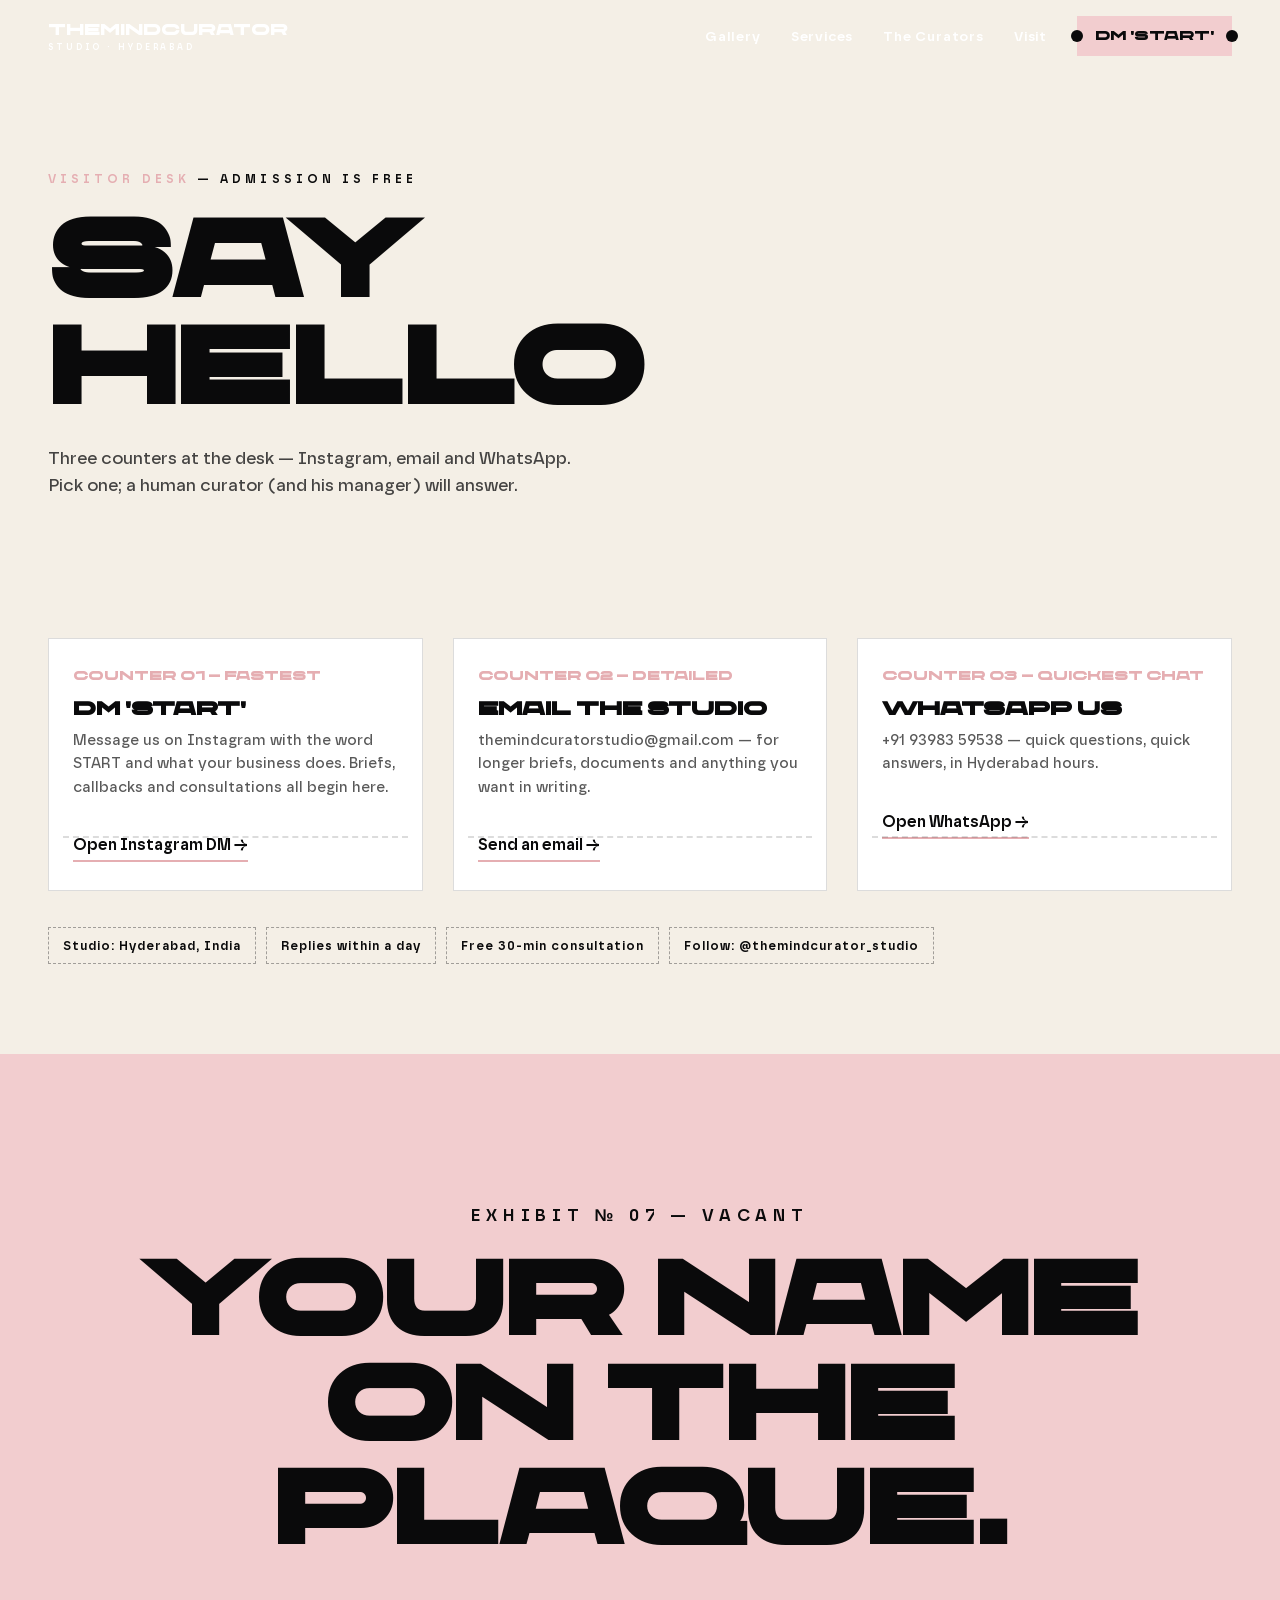
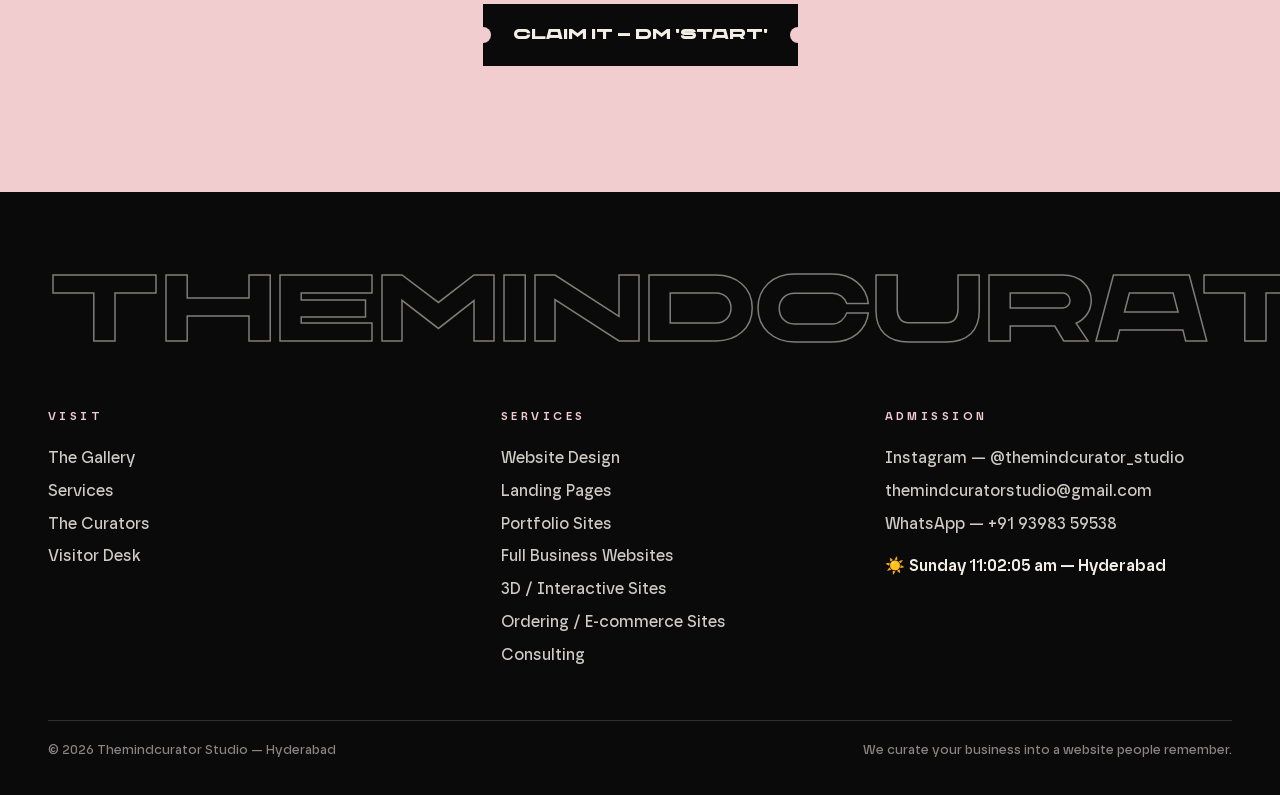
==== contact.html @ bbf0ff9a "v3 design sample — THE EXHIBITION (original UI, fully interactive landing)" ====
<!DOCTYPE html>
<html lang="en"><head><meta charset="utf-8"><meta name="viewport" content="width=device-width, initial-scale=1">
<title>Visitor Desk — Themindcurator Studio, Hyderabad</title>
<meta name="description" content="Contact Themindcurator Studio, Hyderabad — Instagram DM, themindcuratorstudio@gmail.com, WhatsApp +91 93983 59538.">
<link rel="stylesheet" href="style.css">
<link rel="icon" href="data:image/svg+xml,<svg xmlns='http://www.w3.org/2000/svg' viewBox='0 0 100 100'><rect width='100' height='100' fill='%23f2cdcf'/><text x='50' y='68' font-size='58' text-anchor='middle' font-family='sans-serif' font-weight='bold'>M</text></svg>">
</head><body>
<div id="veil"><span class="v-word">THE<em>MIND</em>CURATOR</span></div>
<header><div class="hd-in">
  <a class="logo" href="index.html">THEMINDCURATOR<small>STUDIO · HYDERABAD</small></a>
  <nav class="main-nav"><a class="nl" href="our-work.html">Gallery</a><a class="nl" href="services.html">Services</a><a class="nl" href="studio.html">The Curators</a><a class="nl" href="contact.html">Visit</a><a class="ticket-btn" href="https://ig.me/m/themindcurator_studio" target="_blank" rel="noopener">DM 'START'</a><button id="burger" aria-label="Menu">☰</button></nav>
</div></header>
<div id="lightbox" aria-hidden="true"><button id="lbClose" aria-label="Close">✕</button><button id="lbPrev" aria-label="Previous">←</button><button id="lbNext" aria-label="Next">→</button><figure><img id="lbImg" alt=""><figcaption><div id="lbTitle"></div><div id="lbMeta"></div><a id="lbLink" class="ticket-btn" target="_blank" rel="noopener">Walk into the live site ↗</a></figcaption></figure></div>
<div id="lbPrevZone"></div>
<div id="mnav"><button id="mnavClose" aria-label="Close">✕</button><a href="index.html">Home</a><a href="our-work.html">Gallery</a><a href="services.html">Services</a><a href="studio.html">The Curators</a><a href="contact.html">Visit</a></div>

<section class="p-head"><div class="wrap">
  <p class="kicker"><span class="no">VISITOR DESK</span> — ADMISSION IS FREE</p>
  <h1>Say<br>Hello</h1>
  <p class="lede">Three counters at the desk — Instagram, email and WhatsApp. Pick one; a human curator (and his manager) will answer.</p>
</div></section>
<section class="sec" style="padding-top:20px"><div class="wrap">
  <div class="desk">
    <div class="tix reveal"><div class="tn">COUNTER 01 — FASTEST</div><h3>DM 'START'</h3><p>Message us on Instagram with the word START and what your business does. Briefs, callbacks and consultations all begin here.</p><a class="go" href="https://ig.me/m/themindcurator_studio" target="_blank" rel="noopener">Open Instagram DM →</a></div>
    <div class="tix reveal"><div class="tn">COUNTER 02 — DETAILED</div><h3>Email the studio</h3><p>themindcuratorstudio@gmail.com — for longer briefs, documents and anything you want in writing.</p><a class="go" href="mailto:themindcuratorstudio@gmail.com">Send an email →</a></div>
    <div class="tix reveal"><div class="tn">COUNTER 03 — QUICKEST CHAT</div><h3>WhatsApp us</h3><p>+91 93983 59538 — quick questions, quick answers, in Hyderabad hours.</p><a class="go" href="https://wa.me/919398359538" target="_blank" rel="noopener">Open WhatsApp →</a></div>
  </div>
  <div class="chip-row" style="margin-top:36px"><span class="chip">Studio: Hyderabad, India</span><span class="chip">Replies within a day</span><span class="chip">Free 30-min consultation</span><span class="chip">Follow: @themindcurator_studio</span></div>
</div></section>
<section class="finale"><div class="wrap">
  <p class="kicker">EXHIBIT № 07 — VACANT</p><h2>Your name<br>on the plaque.</h2>
  <div class="tickets"><a class="big-ticket" href="https://ig.me/m/themindcurator_studio" target="_blank" rel="noopener">Claim it — DM 'START'</a></div>
</div></section>
<footer><div class="wrap">
  <div class="ft-word">Themindcurator</div>
  <div class="ft-grid">
    <div><h4>Visit</h4><a href="our-work.html">The Gallery</a><a href="services.html">Services</a><a href="studio.html">The Curators</a><a href="contact.html">Visitor Desk</a></div>
    <div><h4>Services</h4><a href="services/website-design.html">Website Design</a><a href="services/landing-pages.html">Landing Pages</a><a href="services/portfolio-sites.html">Portfolio Sites</a><a href="services/business-websites.html">Full Business Websites</a><a href="services/3d-interactive.html">3D / Interactive Sites</a><a href="services/ordering-ecommerce.html">Ordering / E-commerce Sites</a><a href="services/consulting.html">Consulting</a></div>
    <div><h4>Admission</h4><a href="https://ig.me/m/themindcurator_studio" target="_blank" rel="noopener">Instagram — @themindcurator_studio</a><a href="mailto:themindcuratorstudio@gmail.com">themindcuratorstudio@gmail.com</a><a href="https://wa.me/919398359538" target="_blank" rel="noopener">WhatsApp — +91 93983 59538</a><p style="margin-top:14px"><span class="day-emoji">☀️</span><span class="night-emoji">🌙</span> <span id="hydClock">Hyderabad</span></p></div>
  </div>
  <div class="ft-base"><span>© 2026 Themindcurator Studio — Hyderabad</span><span>We curate your business into a website people remember.</span></div>
</div></footer>
<script src="main.js"></script>
</body></html>
---- style.css ----
/* THEMINDCURATOR v3 — "THE EXHIBITION". Original design system by ZERO.
   The studio is a gallery. Businesses are exhibits. */
@font-face{font-family:'Safiro';src:url('assets/fonts/safiro-500.woff2') format('woff2');font-weight:500;font-display:swap}
@font-face{font-family:'Safiro';src:url('assets/fonts/safiro-600.woff2') format('woff2');font-weight:600;font-display:swap}
@font-face{font-family:'Chaney Ultra Extended';src:url('assets/fonts/chaney.woff2') format('woff2');font-weight:400;font-display:swap}
:root{
  --ink:#0a0a0b; --paper:#f4efe6; --pink:#f2cdcf; --pink-deep:#e5aeb2;
  --line:rgba(10,10,11,.14); --line-l:rgba(244,239,230,.16);
  --font:'Safiro',Arial,sans-serif; --display:'Chaney Ultra Extended',sans-serif;
}
*{margin:0;padding:0;box-sizing:border-box}
html{scroll-behavior:smooth}
body{font-family:var(--font);font-weight:500;font-size:16px;line-height:1.55;background:var(--paper);color:var(--ink);overflow-x:hidden}
::selection{background:var(--pink);color:var(--ink)}
img{display:block;max-width:100%}
a{color:inherit;text-decoration:none}
.wrap{max-width:1280px;margin:0 auto;padding:0 clamp(20px,4vw,48px)}
.kicker{font-size:12px;font-weight:600;letter-spacing:.34em;text-transform:uppercase}
.kicker .no{color:var(--pink-deep)}
.on-dark .kicker .no{color:var(--pink)}
h-display,.display{font-family:var(--display);font-weight:400;line-height:1.02}
.outline{-webkit-text-fill-color:transparent;-webkit-text-stroke:1.5px currentColor}
.on-dark{color:var(--paper)}

/* ---------- entrance ---------- */
#veil{position:fixed;inset:0;background:var(--ink);z-index:2000;display:flex;align-items:center;justify-content:center;color:var(--paper);transition:transform .9s cubic-bezier(.76,0,.24,1)}
#veil.out{transform:translateY(-101%)}
#veil .v-word{font-family:var(--display);font-size:clamp(14px,2.4vw,22px);letter-spacing:.12em}
#veil .v-word em{font-style:normal;color:var(--pink)}

/* ---------- header ---------- */
header{position:fixed;inset:0 0 auto;z-index:900;transition:background .4s,border-color .4s;border-bottom:1px solid transparent}
header.scrolled{background:rgba(10,10,11,.92);backdrop-filter:blur(10px);border-color:var(--line-l)}
.hd-in{display:flex;justify-content:space-between;align-items:center;padding:16px clamp(20px,4vw,48px);color:var(--paper);mix-blend-mode:normal}
header:not(.scrolled) .hd-in{mix-blend-mode:difference}
.logo{font-family:var(--display);font-size:15px;line-height:1.2;color:#fff}
.logo small{display:block;font-family:var(--font);font-weight:600;font-size:8.5px;letter-spacing:.34em;margin-top:3px}
nav.main-nav{display:flex;gap:30px;align-items:center}
nav.main-nav a.nl{font-weight:600;font-size:13.5px;letter-spacing:.06em;color:#fff;position:relative;padding:4px 0}
nav.main-nav a.nl::after{content:'';position:absolute;left:0;bottom:0;height:2px;width:0;background:var(--pink);transition:width .35s cubic-bezier(.76,0,.24,1)}
nav.main-nav a.nl:hover::after{width:100%}
.ticket-btn{font-family:var(--display);font-size:12.5px;background:var(--pink);color:var(--ink);padding:11px 18px 10px;position:relative;display:inline-block;transition:transform .25s}
.ticket-btn:hover{transform:rotate(-1.6deg) scale(1.04)}
.ticket-btn::before,.ticket-btn::after{content:'';position:absolute;top:50%;width:12px;height:12px;border-radius:50%;background:var(--ink);transform:translateY(-50%)}
.ticket-btn::before{left:-6px}.ticket-btn::after{right:-6px}
#burger{display:none;background:none;border:0;color:#fff;font-size:22px;cursor:pointer}
#mnav{display:none;position:fixed;inset:0;background:var(--ink);z-index:950;color:var(--paper);padding:96px 24px 32px;flex-direction:column;gap:6px}
#mnav.open{display:flex}
#mnav a{font-family:var(--display);font-size:clamp(22px,7vw,34px);padding:8px 0;border-bottom:1px solid var(--line-l)}
#mnavClose{position:absolute;top:20px;right:24px;background:none;border:0;color:var(--paper);font-size:26px;cursor:pointer}

/* ---------- THE DOOR (home hero) ---------- */
.door{min-height:100svh;background:var(--ink);color:var(--paper);display:flex;flex-direction:column;justify-content:flex-end;position:relative;overflow:hidden;padding:120px 0 0}
.door .spot{position:absolute;inset:0;pointer-events:none;background:radial-gradient(560px circle at var(--mx,70%) var(--my,30%),rgba(242,205,207,.14),transparent 65%)}
.door-word{font-family:var(--display);font-size:clamp(38px,9.6vw,148px);letter-spacing:-.01em;line-height:.98;text-transform:uppercase;position:relative;z-index:2}
.door-word .row{display:block;overflow:hidden}
.door-word .row span{display:inline-block;transform:translateY(110%);animation:rise 1s cubic-bezier(.22,1,.36,1) forwards}
.door-word .row:nth-child(2) span{animation-delay:.12s}
.door-word .row:nth-child(3) span{animation-delay:.24s}
@keyframes rise{to{transform:translateY(0)}}
.door-sub{display:flex;justify-content:space-between;align-items:flex-end;gap:24px;margin-top:34px;position:relative;z-index:2;flex-wrap:wrap}
.door-sub p{max-width:460px;font-size:17px;color:rgba(244,239,230,.85)}
.tag{position:absolute;top:110px;right:clamp(20px,6vw,90px);z-index:3;transform-origin:50% -30px;animation:swing 5.5s ease-in-out infinite}
@keyframes swing{0%,100%{transform:rotate(2.4deg)}50%{transform:rotate(-2.4deg)}}
.tag .string{width:1.5px;height:64px;background:rgba(244,239,230,.5);margin:0 auto}
.tag .card{background:var(--paper);color:var(--ink);padding:14px 16px 12px;width:172px;box-shadow:0 24px 50px rgba(0,0,0,.45)}
.tag .card .tn{font-family:var(--display);font-size:12px;color:var(--pink-deep)}
.tag .card .tt{font-weight:600;font-size:14.5px;line-height:1.3;margin-top:4px}
.tag .card .ts{font-size:11px;letter-spacing:.18em;text-transform:uppercase;margin-top:8px;color:rgba(10,10,11,.55)}
.ticket-strip{margin-top:54px;border-top:2px dashed rgba(244,239,230,.35);padding:16px 0 20px;display:flex;justify-content:space-between;gap:16px;font-size:12px;font-weight:600;letter-spacing:.3em;text-transform:uppercase;color:rgba(244,239,230,.75);flex-wrap:wrap;position:relative;z-index:2}

/* ---------- MANIFESTO ---------- */
.manifesto{padding:clamp(90px,14vh,150px) 0}
.manifesto .big{font-size:clamp(30px,5.2vw,64px);font-family:var(--display);line-height:1.18;max-width:1050px;margin-top:26px}
.manifesto .big .w{opacity:.13;transition:opacity .3s}
.manifesto .big .w.lit{opacity:1}
.manifesto .big .pk{color:var(--pink-deep)}
.manifesto .note{display:flex;gap:40px;margin-top:44px;flex-wrap:wrap}
.manifesto .note p{max-width:380px;color:rgba(10,10,11,.72)}

/* ---------- GALLERY WALL ---------- */
.wall-sec{background:var(--ink);color:var(--paper);padding:clamp(80px,12vh,130px) 0;position:relative;overflow:hidden}
.wall-sec .spot{position:absolute;inset:0;pointer-events:none;background:radial-gradient(640px circle at var(--mx,50%) var(--my,40%),rgba(242,205,207,.13),transparent 65%)}
.wall-head{display:flex;justify-content:space-between;align-items:flex-end;gap:24px;flex-wrap:wrap;position:relative;z-index:2}
.wall-head h2{font-family:var(--display);font-size:clamp(34px,6vw,76px);line-height:1;margin-top:14px}
.wall{margin-top:60px;display:grid;grid-template-columns:repeat(12,1fr);gap:clamp(18px,3vw,40px);perspective:1200px;position:relative;z-index:2}
.frame{transform:rotateX(calc(var(--tilt,14deg))) rotate(var(--lean,0deg));transform-origin:50% 0;transition:transform .2s linear;position:relative}
.frame .mat{background:var(--paper);padding:12px 12px 0;box-shadow:0 34px 60px rgba(0,0,0,.5)}
.frame img{width:100%;aspect-ratio:4/3;object-fit:cover;filter:saturate(.96)}
.frame .plaque{background:var(--paper);color:var(--ink);padding:12px 4px 14px;display:flex;justify-content:space-between;align-items:flex-start;gap:10px}
.frame .plaque .pn{font-family:var(--display);font-size:13.5px;line-height:1.35}
.frame .plaque .pm{font-size:12px;color:rgba(10,10,11,.6);margin-top:3px}
.frame .stamp{font-size:10px;font-weight:600;letter-spacing:.16em;color:var(--pink-deep);border:1.5px solid var(--pink-deep);padding:3px 7px;transform:rotate(-4deg);white-space:nowrap}
.frame:hover .mat{box-shadow:0 44px 80px rgba(0,0,0,.65)}
.f1{grid-column:1/8}.f2{grid-column:8/13;margin-top:70px}.f3{grid-column:1/6;margin-top:-10px}
.f4{grid-column:6/13;margin-top:56px}.f5{grid-column:1/8}.f6{grid-column:8/13;margin-top:64px}
.f1,.f4{--lean:-.6deg}.f2,.f5{--lean:.7deg}.f3,.f6{--lean:-.4deg}

/* ---------- WALL LABELS (services) ---------- */
.labels{padding:clamp(80px,12vh,130px) 0}
.labels h2{font-family:var(--display);font-size:clamp(34px,6vw,76px);line-height:1;margin-top:14px}
.label-row{display:grid;grid-template-columns:86px 1fr auto;gap:clamp(14px,3vw,36px);align-items:baseline;padding:26px 10px;border-bottom:1px solid var(--line);position:relative;overflow:hidden}
.label-row:first-of-type{border-top:1px solid var(--line);margin-top:44px}
.label-row::before{content:'';position:absolute;inset:0;background:var(--pink);transform:scaleY(0);transform-origin:0 100%;transition:transform .45s cubic-bezier(.76,0,.24,1);z-index:0}
.label-row:hover::before{transform:scaleY(1)}
.label-row>*{position:relative;z-index:1}
.label-row .ln{font-family:var(--display);font-size:15px;color:var(--pink-deep)}
.label-row .lt{font-family:var(--display);font-size:clamp(19px,3.2vw,32px);line-height:1.1}
.label-row .ld{max-width:520px;color:rgba(10,10,11,.68);margin-top:6px}
.label-row .lm{font-size:11.5px;font-weight:600;letter-spacing:.2em;text-transform:uppercase;white-space:nowrap}
.label-row:hover .ld{color:rgba(10,10,11,.85)}

/* ---------- CURATORS ---------- */
.curators{background:var(--ink);color:var(--paper);padding:clamp(80px,12vh,130px) 0;position:relative;overflow:hidden}
.curators .spot{position:absolute;inset:0;pointer-events:none;background:radial-gradient(640px circle at var(--mx,50%) var(--my,40%),rgba(242,205,207,.12),transparent 65%)}
.cur-grid{display:grid;grid-template-columns:1fr 1fr;gap:clamp(18px,3vw,40px);margin-top:48px;position:relative;z-index:2}
.plate{border:1px solid var(--line-l);padding:clamp(24px,3.4vw,44px);position:relative}
.plate::before{content:'';position:absolute;top:-7px;left:50%;width:13px;height:13px;border-radius:50%;background:var(--pink);transform:translateX(-50%)}
.plate .role{color:var(--pink);font-size:12px;font-weight:600;letter-spacing:.3em;text-transform:uppercase}
.plate h3{font-family:var(--display);font-size:clamp(21px,3vw,30px);margin:14px 0 10px;line-height:1.15}
.plate p{color:rgba(244,239,230,.72);max-width:420px}
.stats{display:grid;grid-template-columns:repeat(3,1fr);gap:24px;margin-top:56px;position:relative;z-index:2}
.stat{border-top:2px dashed rgba(244,239,230,.3);padding-top:18px}
.stat .n{font-family:var(--display);font-size:clamp(36px,5.4vw,64px);line-height:1}
.stat .n em{font-style:normal;color:var(--pink)}
.stat p{color:rgba(244,239,230,.65);margin-top:6px}

/* ---------- FINALE (pink room) ---------- */
.finale{background:var(--pink);padding:clamp(90px,14vh,150px) 0;text-align:center;position:relative;overflow:hidden}
.finale h2{font-family:var(--display);font-size:clamp(38px,8vw,110px);line-height:1.02;margin-top:20px}
.finale p{max-width:520px;margin:22px auto 0;font-size:17px}
.tickets{display:flex;justify-content:center;gap:18px;margin-top:42px;flex-wrap:wrap}
.big-ticket{background:var(--ink);color:var(--paper);font-family:var(--display);font-size:14px;padding:20px 30px;position:relative;display:inline-block;transition:transform .25s}
.big-ticket:hover{transform:rotate(-1.4deg) scale(1.045)}
.big-ticket::before,.big-ticket::after{content:'';position:absolute;top:50%;width:16px;height:16px;border-radius:50%;background:var(--pink);transform:translateY(-50%)}
.big-ticket::before{left:-8px}.big-ticket::after{right:-8px}
.big-ticket.light{background:var(--paper);color:var(--ink)}
.big-ticket.light::before,.big-ticket.light::after{background:var(--pink)}

/* ---------- inner pages ---------- */
.p-head{padding:170px 0 70px;position:relative}
.p-head h1{font-family:var(--display);font-size:clamp(42px,8.4vw,116px);line-height:1;margin-top:18px;text-transform:uppercase}
.p-head .lede{max-width:560px;margin-top:24px;font-size:17.5px;color:rgba(10,10,11,.75)}
.p-head.dark{background:var(--ink);color:var(--paper)}
.p-head.dark .lede{color:rgba(244,239,230,.75)}
.sec{padding:clamp(70px,10vh,110px) 0}
.sec h2.sec-t{font-family:var(--display);font-size:clamp(28px,4.6vw,54px);line-height:1.08;margin-top:12px}
.cols2{display:grid;grid-template-columns:1fr 1fr;gap:clamp(20px,4vw,56px)}
.body-copy p{color:rgba(10,10,11,.75);margin-bottom:12px;max-width:560px}
.on-dark .body-copy p{color:rgba(244,239,230,.75)}
.why-list{list-style:none}
.why-list li{border-top:1px solid var(--line);padding:16px 4px;display:flex;gap:16px;align-items:baseline}
.why-list li b{font-family:var(--display);font-weight:400;font-size:13px;color:var(--pink-deep)}
.chip-row{display:flex;gap:10px;flex-wrap:wrap;margin-top:20px}
.chip{border:1.5px dashed rgba(10,10,11,.35);padding:8px 14px;font-size:12.5px;font-weight:600;letter-spacing:.08em}
.gallery-grid{display:grid;grid-template-columns:1fr 1fr;gap:clamp(18px,3vw,40px);margin-top:48px}
.gallery-grid .frame{transform:none}
.desk{display:grid;grid-template-columns:repeat(3,1fr);gap:clamp(16px,2.6vw,30px);margin-top:48px}
.tix{background:#fff;border:1px solid var(--line);padding:28px 24px;position:relative}
.tix .tn{font-family:var(--display);font-size:12px;color:var(--pink-deep)}
.tix h3{font-family:var(--display);font-size:19px;margin:12px 0 8px;line-height:1.25}
.tix p{color:rgba(10,10,11,.68);font-size:15px}
.tix .go{margin-top:20px;display:inline-block;font-weight:600;border-bottom:2px solid var(--pink-deep);padding-bottom:2px}
.tix::after{content:'';position:absolute;left:14px;right:14px;bottom:52px;border-bottom:2px dashed var(--line)}
.tix .go{margin-top:34px}

/* ---------- footer ---------- */
footer{background:var(--ink);color:var(--paper);padding:70px 0 34px;position:relative;overflow:hidden}
.ft-word{font-family:var(--display);font-size:clamp(30px,7.4vw,104px);line-height:1;text-transform:uppercase;color:transparent;-webkit-text-stroke:1.5px rgba(244,239,230,.5);white-space:nowrap}
.ft-grid{display:grid;grid-template-columns:1.2fr 1fr 1fr;gap:36px;margin-top:52px}
.ft-grid h4{font-size:11.5px;font-weight:600;letter-spacing:.3em;text-transform:uppercase;color:var(--pink);margin-bottom:16px}
.ft-grid a{display:block;padding:4px 0;color:rgba(244,239,230,.85)}
.ft-grid a:hover{color:var(--pink)}
.ft-base{border-top:1px solid var(--line-l);margin-top:48px;padding-top:20px;display:flex;justify-content:space-between;gap:16px;flex-wrap:wrap;font-size:13px;color:rgba(244,239,230,.55)}
#hydClock{color:var(--paper);font-weight:600}

.reveal{opacity:0;transform:translateY(36px);transition:opacity .9s ease,transform .9s cubic-bezier(.22,1,.36,1)}
.reveal.in{opacity:1;transform:none}

@media(max-width:900px){
  nav.main-nav a.nl{display:none}
  #burger{display:block}
  .cur-grid,.cols2,.gallery-grid{grid-template-columns:1fr}
  .desk{grid-template-columns:1fr}
  .ft-grid{grid-template-columns:1fr 1fr}
  .f1,.f2,.f3,.f4,.f5,.f6{grid-column:1/13;margin-top:0}
  .label-row{grid-template-columns:52px 1fr}
  .label-row .lm{display:none}
  .tag{top:96px;right:16px}
  .tag .card{width:140px}
  .stats{grid-template-columns:1fr 1fr}
}

/* ---------- v3 interactive layer ---------- */
#lightbox{position:fixed;inset:0;background:rgba(6,6,8,.94);z-index:1200;display:none;align-items:center;justify-content:center;padding:24px}
#lightbox.open{display:flex}
#lightbox figure{max-width:min(880px,92vw);width:100%}
#lightbox img{width:100%;max-height:66vh;object-fit:contain;background:var(--paper);padding:12px;box-shadow:0 40px 90px rgba(0,0,0,.6)}
#lightbox figcaption{display:flex;justify-content:space-between;align-items:center;gap:18px;margin-top:18px;color:var(--paper);flex-wrap:wrap}
#lbTitle{font-family:var(--display);font-size:clamp(17px,2.6vw,24px)}
#lbMeta{color:rgba(244,239,230,.65);font-size:13.5px;margin-top:4px}
#lbClose{position:absolute;top:20px;right:22px;width:46px;height:46px;border-radius:50%;border:0;background:var(--pink);font-size:18px;cursor:pointer}
#lbPrev,#lbNext{position:absolute;top:50%;transform:translateY(-50%);width:46px;height:46px;border-radius:50%;border:1px solid rgba(244,239,230,.4);background:transparent;color:var(--paper);font-size:18px;cursor:pointer}
#lbPrev{left:18px}#lbNext{right:18px}
#lbPrev:hover,#lbNext:hover{background:var(--pink);color:var(--ink)}
#roomChip{position:fixed;left:18px;top:86px;z-index:800;background:var(--ink);color:var(--paper);font-size:11px;font-weight:600;letter-spacing:.24em;padding:10px 14px;border:1px solid rgba(244,239,230,.25);display:none}
body.home #roomChip{display:block}
#roomChip em{font-style:normal;color:var(--pink)}
#tagFlip{transition:transform .7s cubic-bezier(.22,1,.36,1);transform-style:preserve-3d;position:relative}
.tag .card{backface-visibility:hidden}
.tag .card.back{position:absolute;inset:auto;top:64px;left:0;transform:rotateY(180deg);background:var(--pink)}
.tag.flipped #tagFlip{transform:rotateY(180deg)}
#svcPreview{position:fixed;width:230px;height:160px;z-index:700;pointer-events:none;opacity:0;transform:scale(.9) rotate(-3deg);transition:opacity .25s,transform .25s;overflow:hidden;box-shadow:0 26px 50px rgba(0,0,0,.35)}
#svcPreview.on{opacity:1;transform:scale(1) rotate(-3deg)}
#svcPreview img{width:100%;height:100%;object-fit:cover}
.frame .mat{transition:transform .3s ease}
.frame{cursor:zoom-in}
@media(max-width:900px){#svcPreview{display:none}}
@media(max-width:900px){ nav.main-nav .ticket-btn{display:none} }
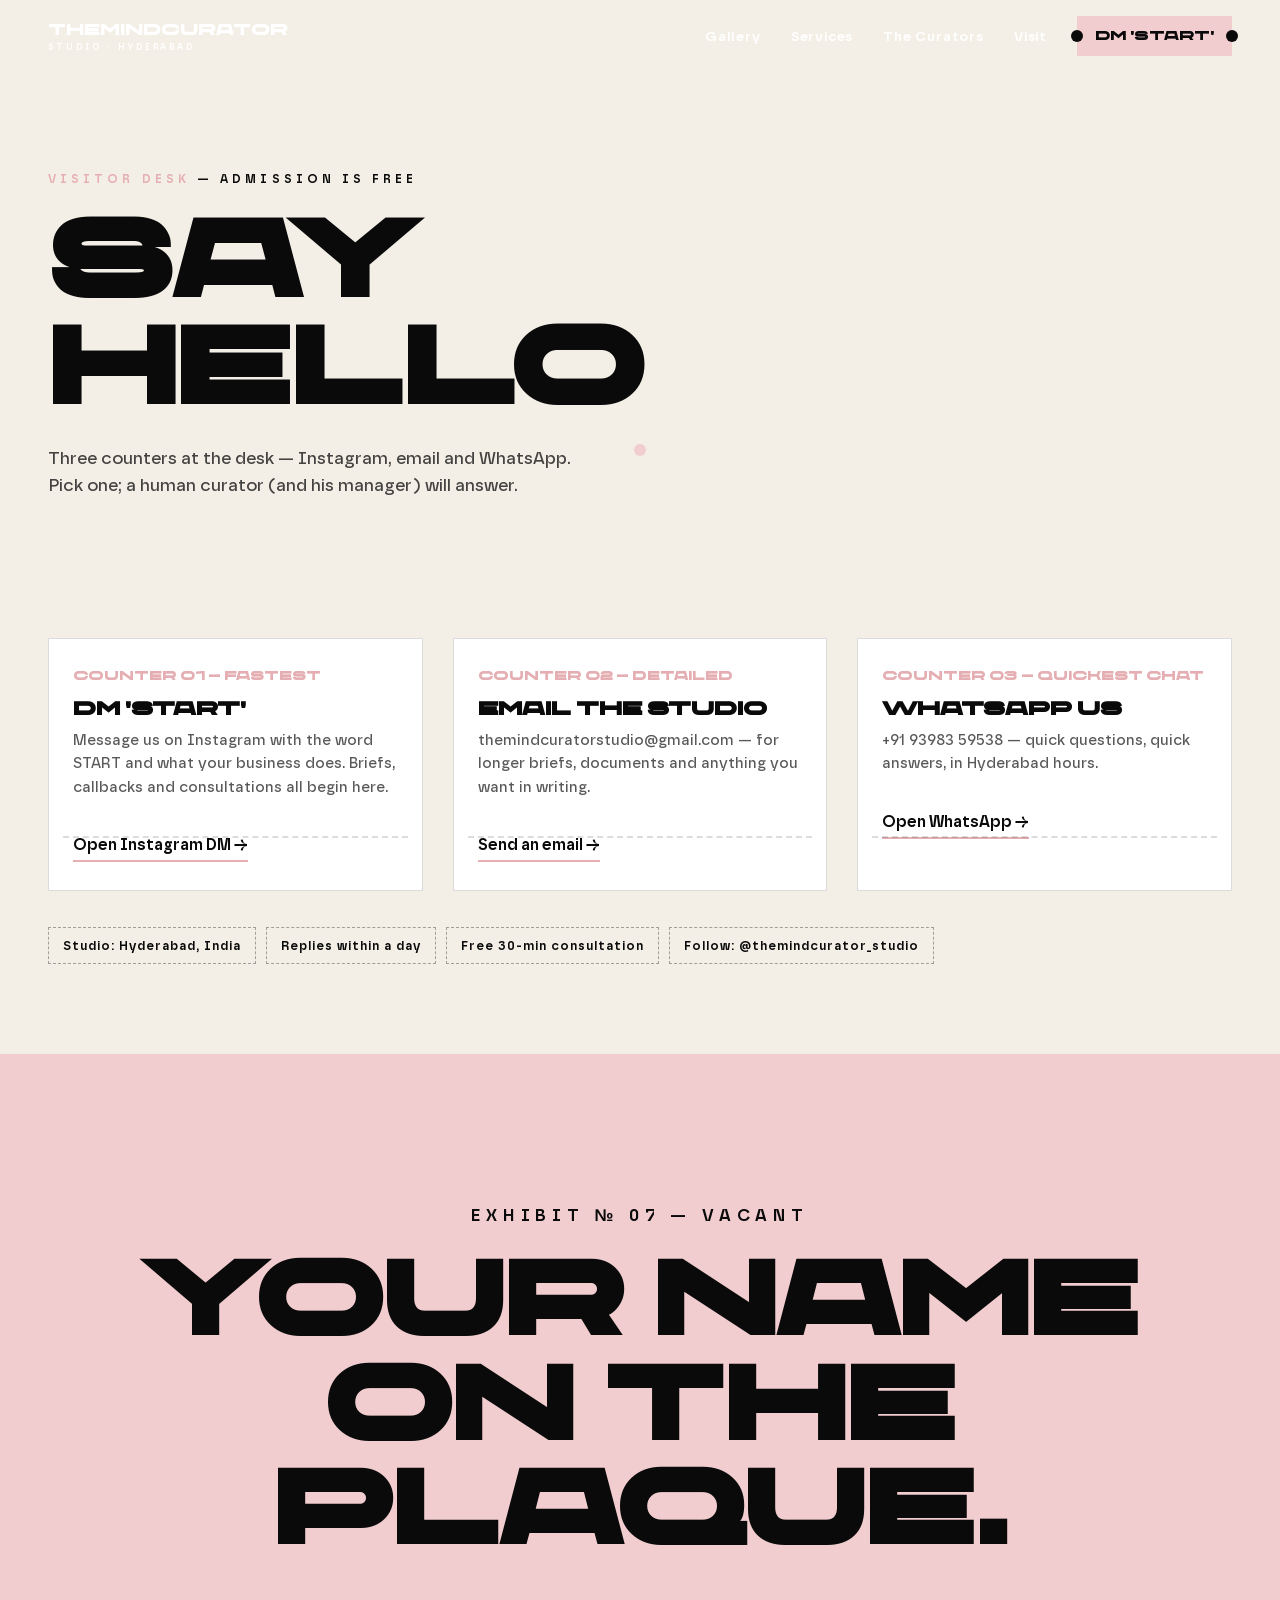
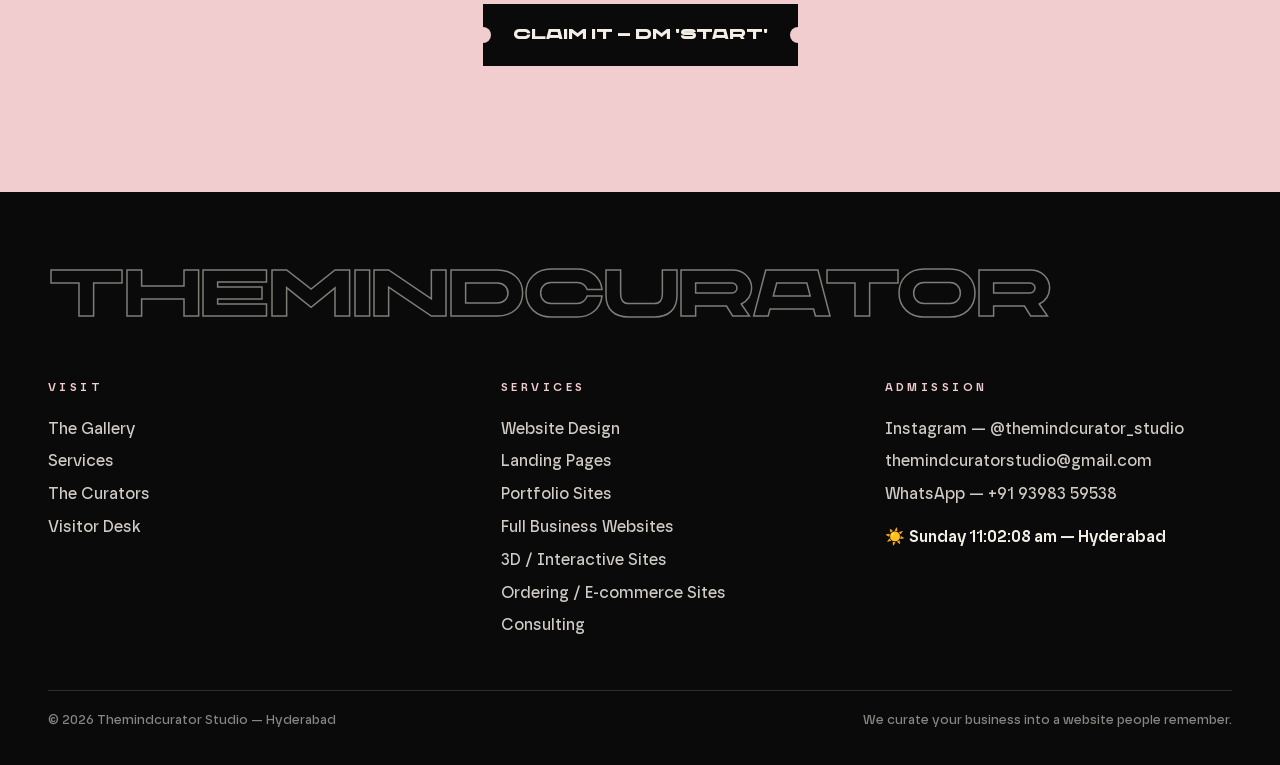
==== commit 66773f64: "Replace hand-rolled smoother with real vendored Lenis (CSS scroll-behavior conflict removed — that w" ====
--- a/contact.html
+++ b/contact.html
@@ -40,5 +40,6 @@
   </div>
   <div class="ft-base"><span>© 2026 Themindcurator Studio — Hyderabad</span><span>We curate your business into a website people remember.</span></div>
 </div></footer>
+<script src="lenis.min.js"></script>
 <script src="main.js"></script>
 </body></html>
--- a/style.css
+++ b/style.css
@@ -9,7 +9,7 @@
   --font:'Safiro',Arial,sans-serif; --display:'Chaney Ultra Extended',sans-serif;
 }
 *{margin:0;padding:0;box-sizing:border-box}
-html{scroll-behavior:smooth}
+html{scroll-padding-top:104px}
 body{font-family:var(--font);font-weight:500;font-size:16px;line-height:1.55;background:var(--paper);color:var(--ink);overflow-x:hidden}
 ::selection{background:var(--pink);color:var(--ink)}
 img{display:block;max-width:100%}
@@ -166,7 +166,7 @@
 
 /* ---------- footer ---------- */
 footer{background:var(--ink);color:var(--paper);padding:70px 0 34px;position:relative;overflow:hidden}
-.ft-word{font-family:var(--display);font-size:clamp(30px,7.4vw,104px);line-height:1;text-transform:uppercase;color:transparent;-webkit-text-stroke:1.5px rgba(244,239,230,.5);white-space:nowrap}
+.ft-word{font-family:var(--display);font-size:clamp(21px,5.1vw,72px);padding-right:.1em;letter-spacing:-.02em;line-height:1;text-transform:uppercase;color:transparent;-webkit-text-stroke:1.5px rgba(244,239,230,.5);white-space:nowrap}
 .ft-grid{display:grid;grid-template-columns:1.2fr 1fr 1fr;gap:36px;margin-top:52px}
 .ft-grid h4{font-size:11.5px;font-weight:600;letter-spacing:.3em;text-transform:uppercase;color:var(--pink);margin-bottom:16px}
 .ft-grid a{display:block;padding:4px 0;color:rgba(244,239,230,.85)}
@@ -206,14 +206,36 @@
 #roomChip{position:fixed;left:18px;top:86px;z-index:800;background:var(--ink);color:var(--paper);font-size:11px;font-weight:600;letter-spacing:.24em;padding:10px 14px;border:1px solid rgba(244,239,230,.25);display:none}
 body.home #roomChip{display:block}
 #roomChip em{font-style:normal;color:var(--pink)}
-#tagFlip{transition:transform .7s cubic-bezier(.22,1,.36,1);transform-style:preserve-3d;position:relative}
+#tagFlip{transition:transform .55s cubic-bezier(.22,1,.36,1);transform-style:preserve-3d;position:relative;transform:rotateX(var(--ty,0deg)) rotateY(calc(var(--flip,0deg) + var(--tx,0deg)))}
 .tag .card{backface-visibility:hidden}
 .tag .card.back{position:absolute;inset:auto;top:64px;left:0;transform:rotateY(180deg);background:var(--pink)}
-.tag.flipped #tagFlip{transform:rotateY(180deg)}
+.tag.flipped #tagFlip{--flip:180deg}
 #svcPreview{position:fixed;width:230px;height:160px;z-index:700;pointer-events:none;opacity:0;transform:scale(.9) rotate(-3deg);transition:opacity .25s,transform .25s;overflow:hidden;box-shadow:0 26px 50px rgba(0,0,0,.35)}
 #svcPreview.on{opacity:1;transform:scale(1) rotate(-3deg)}
 #svcPreview img{width:100%;height:100%;object-fit:cover}
 .frame .mat{transition:transform .3s ease}
 .frame{cursor:zoom-in}
-@media(max-width:900px){#svcPreview{display:none}}
+@media(max-width:1150px){#svcPreview{display:none}}
 @media(max-width:900px){ nav.main-nav .ticket-btn{display:none} }
+
+section,.p-head,.finale{scroll-margin-top:104px}
+
+/* ---------- v3 additions (Dinesh, 19:06) ---------- */
+/* gallery cards: photo zoom + lift, LIVE stamp slides in */
+.frame .mat{overflow:hidden}
+.frame img{transition:transform .8s cubic-bezier(.22,1,.36,1)}
+.frame:hover img{transform:scale(1.07)}
+.frame .mat{transition:transform .45s cubic-bezier(.22,1,.36,1),box-shadow .45s}
+.frame:hover .mat{transform:translateY(-8px)}
+.frame .stamp{opacity:0;transform:translateX(14px) rotate(-4deg);transition:opacity .4s,transform .45s cubic-bezier(.22,1,.36,1)}
+.frame:hover .stamp{opacity:1;transform:translateX(0) rotate(-4deg)}
+/* marquee ribbon */
+.band{background:var(--pink);color:var(--ink);overflow:hidden;transform:rotate(-1.4deg) scale(1.03);border-top:1.5px solid var(--ink);border-bottom:1.5px solid var(--ink);position:relative;z-index:5;margin:10px 0 -6px}
+.band .track{display:flex;white-space:nowrap;width:max-content;animation:bandmove 26s linear infinite;font-family:var(--display);font-size:14.5px;padding:13px 0}
+@keyframes bandmove{to{transform:translateX(-50%)}}
+/* custom cursor */
+#cursor{position:fixed;left:0;top:0;width:12px;height:12px;border-radius:50%;background:var(--pink);z-index:1500;pointer-events:none;transform:translate(-50%,-50%);display:none;align-items:center;justify-content:center;font-size:10.5px;font-weight:600;letter-spacing:.14em;color:var(--ink);transition:width .3s,height .3s,background .3s}
+@media(pointer:fine){ #cursor{display:flex} }
+#cursor.view{width:68px;height:68px}
+.frame{cursor:none}
+@media(prefers-reduced-motion:reduce){ .band .track{animation:none} }
